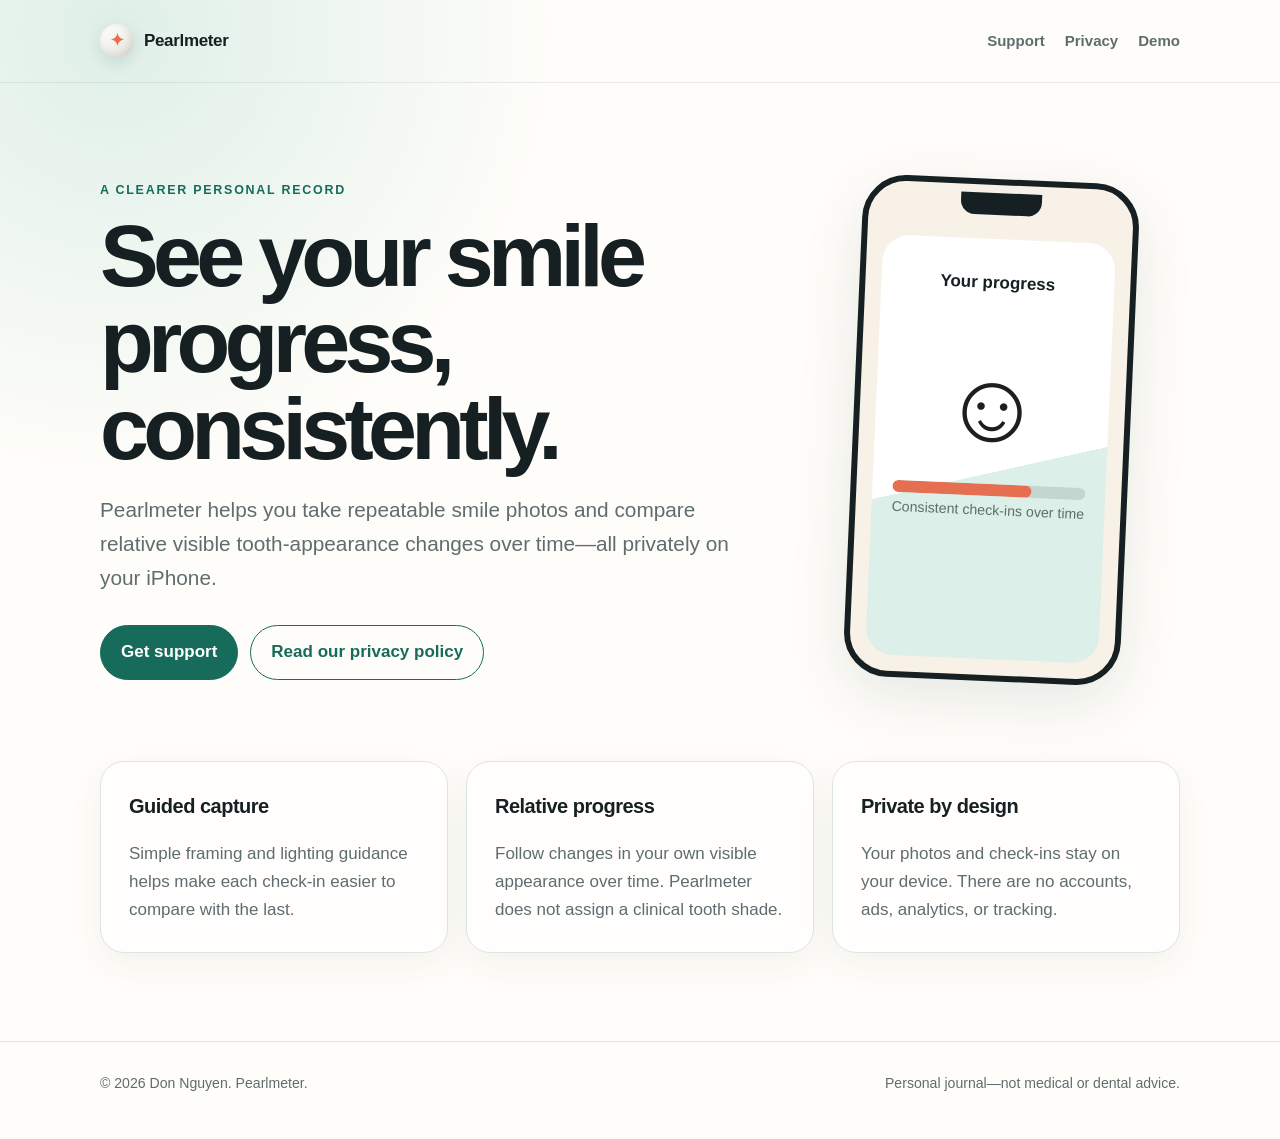
==== index.html @ c4ca1acd "Create Pearlmeter support and privacy site" ====
<!doctype html>
<html lang="en-AU">
<head>
  <meta charset="utf-8">
  <meta name="viewport" content="width=device-width, initial-scale=1">
  <meta name="description" content="Pearlmeter is a private, on-device journal for consistent smile photos and relative visible tooth-appearance progress.">
  <title>Pearlmeter — See your progress clearly</title>
  <link rel="stylesheet" href="./assets/styles.css">
</head>
<body>
  <header><nav class="shell" aria-label="Main navigation">
    <a class="brand" href="./"><span class="mark" aria-hidden="true">✦</span> Pearlmeter</a>
    <div class="nav-links"><a href="./support/">Support</a><a href="./privacy/">Privacy</a><a href="./demo/">Demo</a></div>
  </nav></header>
  <main class="shell">
    <section class="hero">
      <div>
        <div class="eyebrow">A clearer personal record</div>
        <h1>See your smile progress, consistently.</h1>
        <p>Pearlmeter helps you take repeatable smile photos and compare relative visible tooth-appearance changes over time—all privately on your iPhone.</p>
        <div class="actions"><a class="button" href="./support/">Get support</a><a class="button secondary" href="./privacy/">Read our privacy policy</a></div>
      </div>
      <div class="phone" aria-hidden="true"><div class="phone-screen"><strong>Your progress</strong><span class="smile">☺</span><div class="meter"><span></span></div><small>Consistent check-ins over time</small></div></div>
    </section>
    <section class="grid" aria-label="Pearlmeter highlights">
      <article class="card"><h2>Guided capture</h2><p>Simple framing and lighting guidance helps make each check-in easier to compare with the last.</p></article>
      <article class="card"><h2>Relative progress</h2><p>Follow changes in your own visible appearance over time. Pearlmeter does not assign a clinical tooth shade.</p></article>
      <article class="card"><h2>Private by design</h2><p>Your photos and check-ins stay on your device. There are no accounts, ads, analytics, or tracking.</p></article>
    </section>
  </main>
  <footer><div class="shell footer-row"><span>© 2026 Don Nguyen. Pearlmeter.</span><span>Personal journal—not medical or dental advice.</span></div></footer>
</body>
</html>
---- assets/styles.css ----
:root {
  --ink: #162022;
  --muted: #5f6d6e;
  --paper: #fffdf9;
  --pearl: #f6f3eb;
  --mint: #cde8df;
  --mint-deep: #176b5a;
  --coral: #e76f51;
  --line: #dce5e1;
  --shadow: 0 18px 60px rgba(31, 61, 55, 0.11);
}

* { box-sizing: border-box; }

html { scroll-behavior: smooth; }

body {
  margin: 0;
  color: var(--ink);
  background:
    radial-gradient(circle at 9% 3%, rgba(205, 232, 223, 0.65), transparent 28rem),
    var(--paper);
  font-family: -apple-system, BlinkMacSystemFont, "Segoe UI", sans-serif;
  font-size: 17px;
  line-height: 1.65;
}

a { color: var(--mint-deep); text-underline-offset: 0.18em; }
a:hover { color: #0d5144; }

.shell { width: min(1080px, calc(100% - 40px)); margin: 0 auto; }

header {
  padding: 24px 0;
  border-bottom: 1px solid rgba(22, 32, 34, 0.08);
}

nav { display: flex; align-items: center; justify-content: space-between; gap: 24px; }
.brand { display: inline-flex; align-items: center; gap: 10px; color: var(--ink); font-weight: 800; text-decoration: none; letter-spacing: -0.02em; }
.mark { width: 34px; height: 34px; border-radius: 50%; display: grid; place-items: center; background: linear-gradient(145deg, white, #e9e5dc); box-shadow: inset -3px -3px 8px rgba(31, 61, 55, 0.12), 0 5px 15px rgba(31, 61, 55, 0.12); color: var(--coral); }
.nav-links { display: flex; flex-wrap: wrap; gap: 20px; }
.nav-links a { color: var(--muted); font-size: 0.94rem; font-weight: 650; text-decoration: none; }

main { min-height: calc(100vh - 180px); }
.hero { padding: 96px 0 80px; display: grid; grid-template-columns: minmax(0, 1.25fr) minmax(280px, 0.75fr); align-items: center; gap: 72px; }
.eyebrow { color: var(--mint-deep); font-size: 0.78rem; font-weight: 800; letter-spacing: 0.14em; text-transform: uppercase; }
h1 { max-width: 820px; margin: 12px 0 20px; font-size: clamp(2.7rem, 7vw, 5.5rem); line-height: 0.98; letter-spacing: -0.065em; }
.hero p { max-width: 640px; color: var(--muted); font-size: clamp(1.08rem, 2vw, 1.3rem); }
.actions { display: flex; flex-wrap: wrap; gap: 12px; margin-top: 30px; }
.button { display: inline-flex; min-height: 50px; align-items: center; justify-content: center; padding: 12px 20px; border: 1px solid var(--mint-deep); border-radius: 999px; background: var(--mint-deep); color: white; font-weight: 750; text-decoration: none; }
.button.secondary { color: var(--mint-deep); background: transparent; }

.phone { position: relative; max-width: 300px; margin: 0 auto; padding: 16px; border: 6px solid var(--ink); border-radius: 44px; background: #f7f1e7; box-shadow: var(--shadow); transform: rotate(2.5deg); }
.phone::before { content: ""; display: block; width: 35%; height: 22px; margin: -8px auto 24px; border-radius: 0 0 14px 14px; background: var(--ink); }
.phone-screen { min-height: 420px; padding: 30px 20px; border-radius: 27px; background: linear-gradient(165deg, white 0 55%, #dcefe8 55%); text-align: center; }
.smile { display: block; margin: 60px 0 28px; font-size: 6.2rem; line-height: 1; filter: grayscale(1); }
.meter { height: 12px; overflow: hidden; border-radius: 20px; background: rgba(22, 32, 34, 0.12); }
.meter span { display: block; width: 72%; height: 100%; border-radius: inherit; background: var(--coral); }
.phone small { color: var(--muted); }

.grid { display: grid; grid-template-columns: repeat(3, 1fr); gap: 18px; padding: 0 0 88px; }
.card { padding: 28px; border: 1px solid var(--line); border-radius: 24px; background: rgba(255, 255, 255, 0.74); box-shadow: 0 12px 35px rgba(31, 61, 55, 0.06); }
.card h2 { margin-top: 0; font-size: 1.25rem; letter-spacing: -0.025em; }
.card p { margin-bottom: 0; color: var(--muted); }

.article { width: min(760px, calc(100% - 40px)); margin: 0 auto; padding: 72px 0 96px; }
.article h1 { font-size: clamp(2.6rem, 7vw, 4.8rem); }
.article h2 { margin-top: 2.4em; font-size: 1.55rem; letter-spacing: -0.025em; }
.article p, .article li { color: #384647; }
.article .lede { color: var(--muted); font-size: 1.2rem; }
.notice { margin: 32px 0; padding: 22px 24px; border-left: 4px solid var(--coral); border-radius: 0 16px 16px 0; background: #fff4ef; }
.meta { color: var(--muted); font-size: 0.92rem; }
.demo-frame { margin: 40px 0; padding: 56px 28px; border: 1px dashed #91aaa3; border-radius: 24px; background: var(--pearl); text-align: center; }
.demo-frame .play { width: 68px; height: 68px; margin: 0 auto 18px; border-radius: 50%; display: grid; place-items: center; background: var(--mint-deep); color: white; font-size: 1.5rem; }

footer { padding: 30px 0 44px; border-top: 1px solid var(--line); color: var(--muted); font-size: 0.88rem; }
.footer-row { display: flex; align-items: center; justify-content: space-between; gap: 20px; }

@media (max-width: 760px) {
  .hero { grid-template-columns: 1fr; padding: 64px 0; gap: 44px; }
  .grid { grid-template-columns: 1fr; }
  .phone { width: 260px; }
  .phone-screen { min-height: 360px; }
  .smile { margin-top: 42px; }
}

@media (max-width: 520px) {
  .shell { width: min(100% - 28px, 1080px); }
  nav, .footer-row { align-items: flex-start; flex-direction: column; }
  .nav-links { gap: 14px; }
  .hero { padding-top: 48px; }
}

@media (prefers-reduced-motion: reduce) { html { scroll-behavior: auto; } }
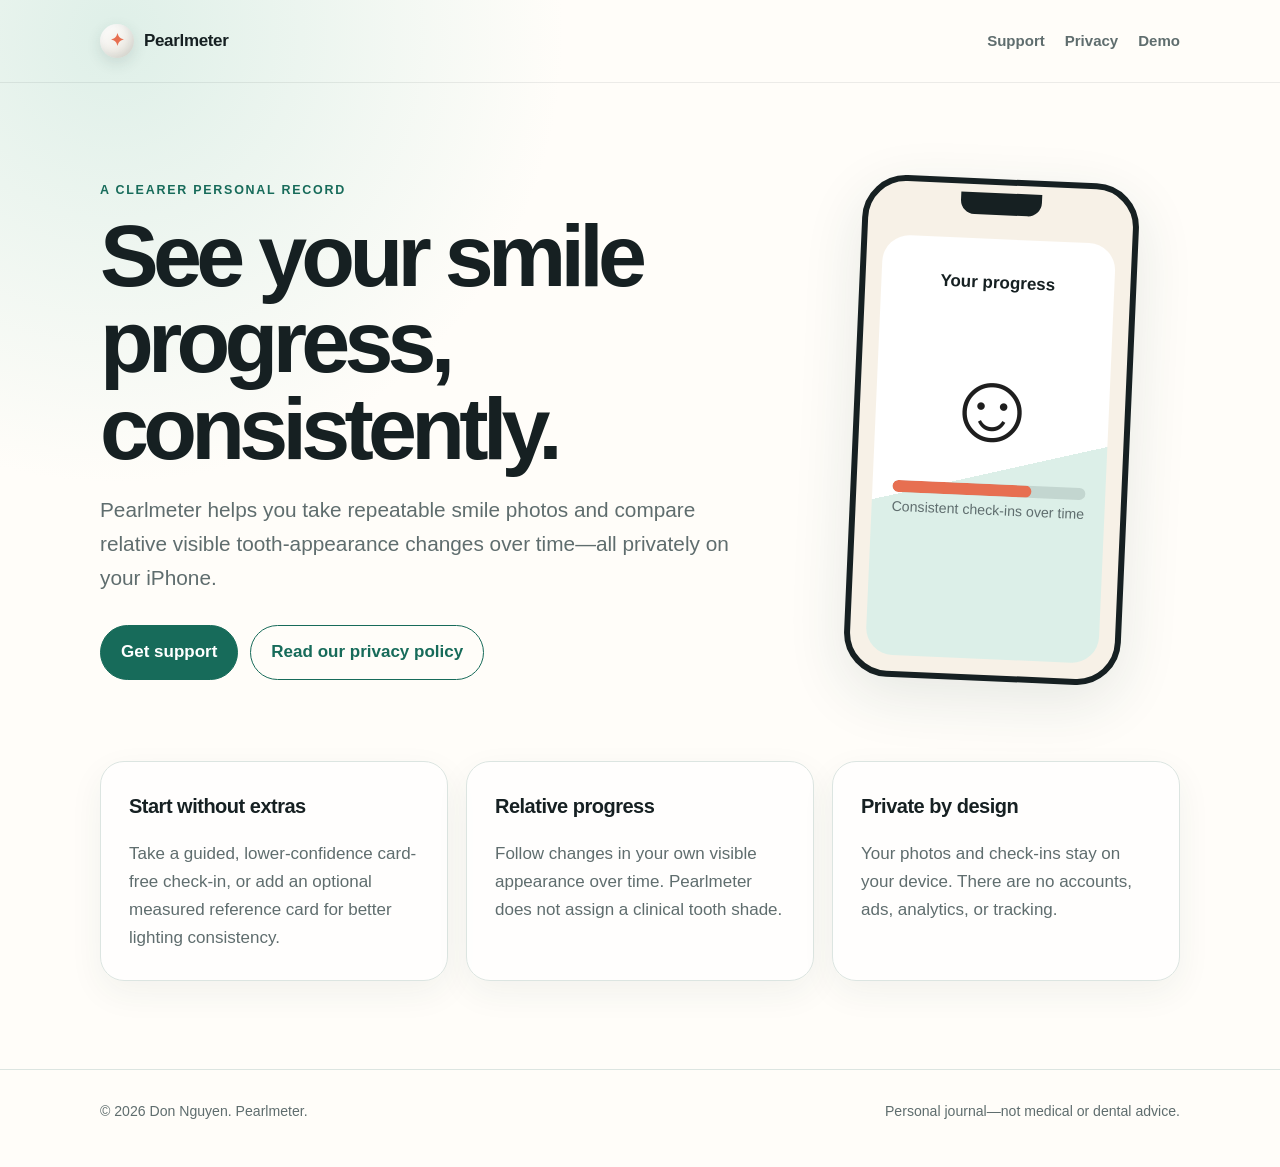
==== commit dfd21f2a: "Document card-free Pearlmeter check-ins" ====
--- a/index.html
+++ b/index.html
@@ -23,7 +23,7 @@
       <div class="phone" aria-hidden="true"><div class="phone-screen"><strong>Your progress</strong><span class="smile">☺</span><div class="meter"><span></span></div><small>Consistent check-ins over time</small></div></div>
     </section>
     <section class="grid" aria-label="Pearlmeter highlights">
-      <article class="card"><h2>Guided capture</h2><p>Simple framing and lighting guidance helps make each check-in easier to compare with the last.</p></article>
+      <article class="card"><h2>Start without extras</h2><p>Take a guided, lower-confidence card-free check-in, or add an optional measured reference card for better lighting consistency.</p></article>
       <article class="card"><h2>Relative progress</h2><p>Follow changes in your own visible appearance over time. Pearlmeter does not assign a clinical tooth shade.</p></article>
       <article class="card"><h2>Private by design</h2><p>Your photos and check-ins stay on your device. There are no accounts, ads, analytics, or tracking.</p></article>
     </section>
@@ -31,4 +31,3 @@
   <footer><div class="shell footer-row"><span>© 2026 Don Nguyen. Pearlmeter.</span><span>Personal journal—not medical or dental advice.</span></div></footer>
 </body>
 </html>
-
